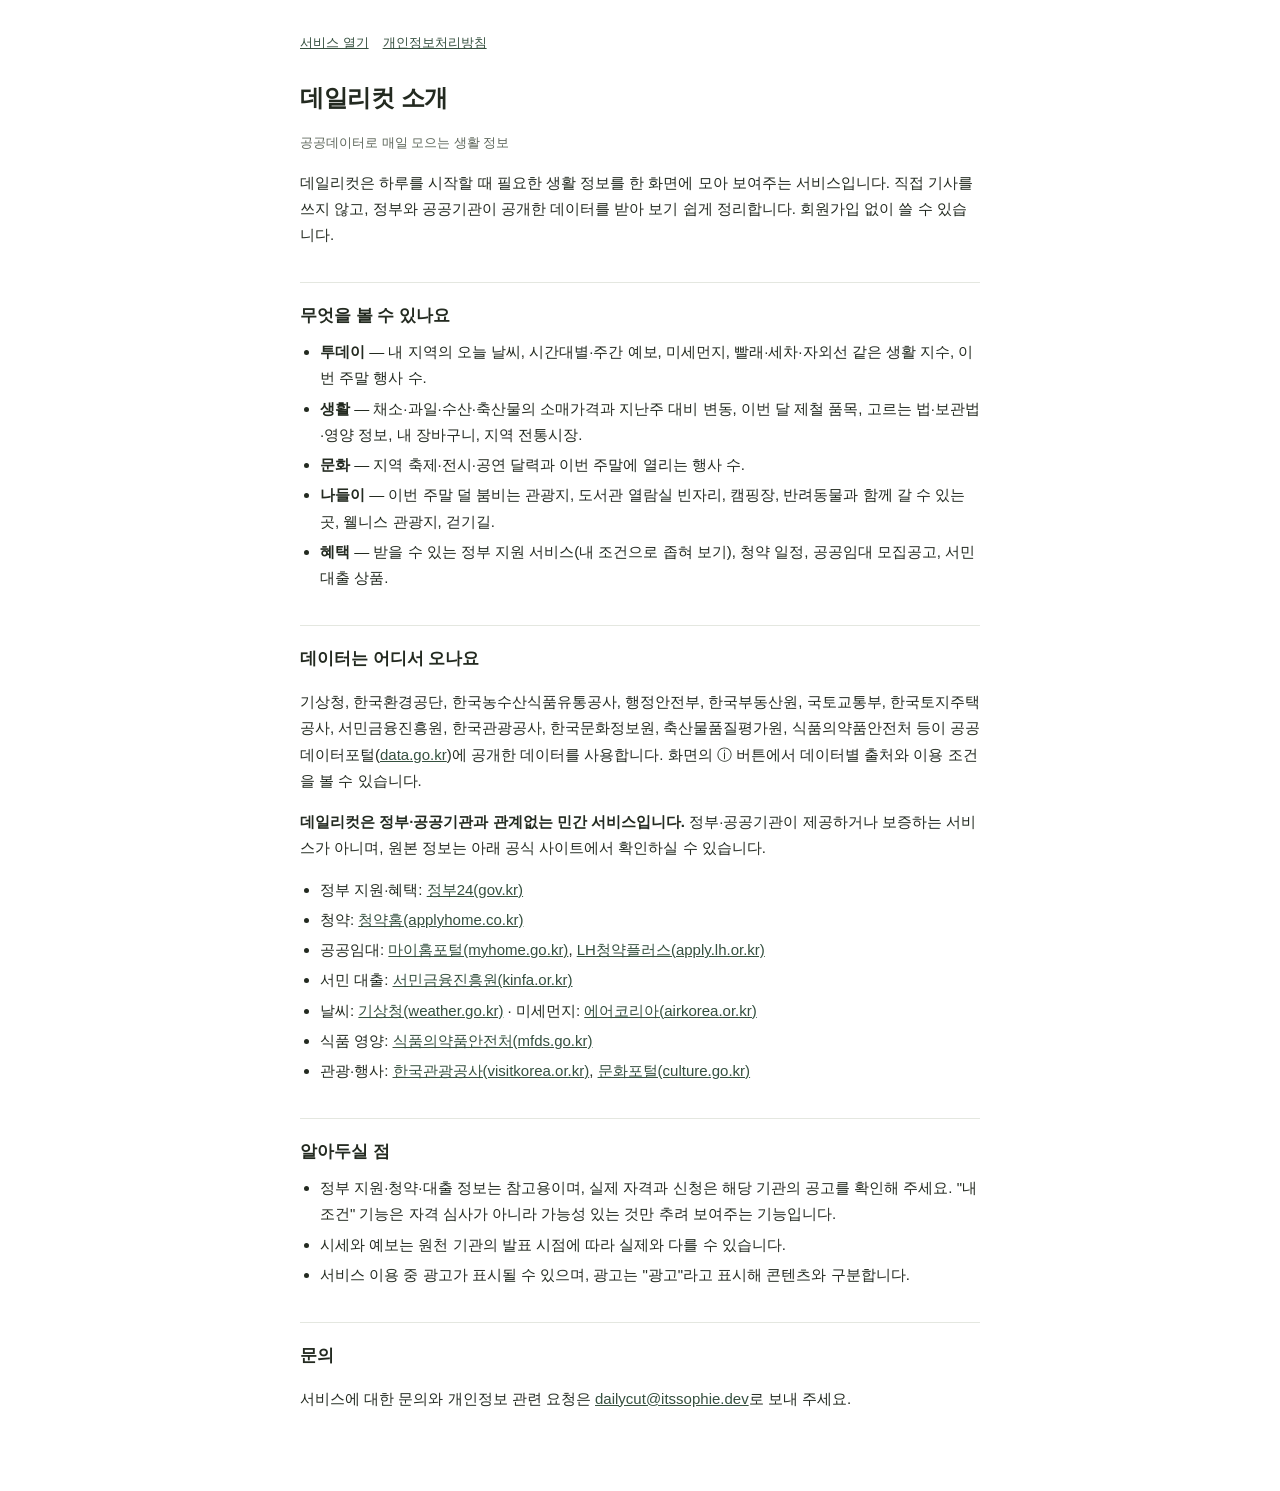
==== app/web/about.html @ d2e2661b "플레이 정책 대응: 정부 정보 원본 출처 링크(앱 출처 시트·혜택 탭·소개 페이지·스토어 설명), 1.3.5+13 Co-Authored-By: Claude Sonnet 5.5 <n" ====
<!doctype html>
<html lang="ko">
<head>
<meta charset="utf-8">
<meta name="viewport" content="width=device-width,initial-scale=1">
<title>데일리컷 소개</title>
<meta name="description" content="데일리컷은 날씨·장보기 시세·지역 행사·정부 혜택을 공공데이터로 매일 모아 보여주는 생활 정보 서비스입니다.">
<link rel="stylesheet" href="legal.css">
</head>
<body>
<main>
<nav><a href="./">서비스 열기</a><a href="privacy.html">개인정보처리방침</a></nav>
<h1>데일리컷 소개</h1>
<p class="meta">공공데이터로 매일 모으는 생활 정보</p>

<p>데일리컷은 하루를 시작할 때 필요한 생활 정보를 한 화면에 모아 보여주는 서비스입니다. 직접 기사를 쓰지 않고, 정부와 공공기관이 공개한 데이터를 받아 보기 쉽게 정리합니다. 회원가입 없이 쓸 수 있습니다.</p>

<h2>무엇을 볼 수 있나요</h2>
<ul>
<li><b>투데이</b> — 내 지역의 오늘 날씨, 시간대별·주간 예보, 미세먼지, 빨래·세차·자외선 같은 생활 지수, 이번 주말 행사 수.</li>
<li><b>생활</b> — 채소·과일·수산·축산물의 소매가격과 지난주 대비 변동, 이번 달 제철 품목, 고르는 법·보관법·영양 정보, 내 장바구니, 지역 전통시장.</li>
<li><b>문화</b> — 지역 축제·전시·공연 달력과 이번 주말에 열리는 행사 수.</li>
<li><b>나들이</b> — 이번 주말 덜 붐비는 관광지, 도서관 열람실 빈자리, 캠핑장, 반려동물과 함께 갈 수 있는 곳, 웰니스 관광지, 걷기길.</li>
<li><b>혜택</b> — 받을 수 있는 정부 지원 서비스(내 조건으로 좁혀 보기), 청약 일정, 공공임대 모집공고, 서민 대출 상품.</li>
</ul>

<h2>데이터는 어디서 오나요</h2>
<p>기상청, 한국환경공단, 한국농수산식품유통공사, 행정안전부, 한국부동산원, 국토교통부, 한국토지주택공사, 서민금융진흥원, 한국관광공사, 한국문화정보원, 축산물품질평가원, 식품의약품안전처 등이 공공데이터포털(<a href="https://www.data.go.kr" rel="noopener">data.go.kr</a>)에 공개한 데이터를 사용합니다. 화면의 ⓘ 버튼에서 데이터별 출처와 이용 조건을 볼 수 있습니다.</p>
<p><b>데일리컷은 정부·공공기관과 관계없는 민간 서비스입니다.</b> 정부·공공기관이 제공하거나 보증하는 서비스가 아니며, 원본 정보는 아래 공식 사이트에서 확인하실 수 있습니다.</p>
<ul>
<li>정부 지원·혜택: <a href="https://www.gov.kr" rel="noopener">정부24(gov.kr)</a></li>
<li>청약: <a href="https://www.applyhome.co.kr" rel="noopener">청약홈(applyhome.co.kr)</a></li>
<li>공공임대: <a href="https://www.myhome.go.kr" rel="noopener">마이홈포털(myhome.go.kr)</a>, <a href="https://apply.lh.or.kr" rel="noopener">LH청약플러스(apply.lh.or.kr)</a></li>
<li>서민 대출: <a href="https://www.kinfa.or.kr" rel="noopener">서민금융진흥원(kinfa.or.kr)</a></li>
<li>날씨: <a href="https://www.weather.go.kr" rel="noopener">기상청(weather.go.kr)</a> · 미세먼지: <a href="https://www.airkorea.or.kr" rel="noopener">에어코리아(airkorea.or.kr)</a></li>
<li>식품 영양: <a href="https://www.mfds.go.kr" rel="noopener">식품의약품안전처(mfds.go.kr)</a></li>
<li>관광·행사: <a href="https://korean.visitkorea.or.kr" rel="noopener">한국관광공사(visitkorea.or.kr)</a>, <a href="https://www.culture.go.kr" rel="noopener">문화포털(culture.go.kr)</a></li>
</ul>

<h2>알아두실 점</h2>
<ul>
<li>정부 지원·청약·대출 정보는 참고용이며, 실제 자격과 신청은 해당 기관의 공고를 확인해 주세요. "내 조건" 기능은 자격 심사가 아니라 가능성 있는 것만 추려 보여주는 기능입니다.</li>
<li>시세와 예보는 원천 기관의 발표 시점에 따라 실제와 다를 수 있습니다.</li>
<li>서비스 이용 중 광고가 표시될 수 있으며, 광고는 "광고"라고 표시해 콘텐츠와 구분합니다.</li>
</ul>

<h2>문의</h2>
<p>서비스에 대한 문의와 개인정보 관련 요청은 <a href="mailto:dailycut@itssophie.dev">dailycut@itssophie.dev</a>로 보내 주세요.</p>
</main>
</body>
</html>
---- app/web/legal.css ----
:root{--ink:#232a20;--soft:#5d665a;--bg:#fff;--hair:#e4e7e0;--accent:#35503f}
@media (prefers-color-scheme:dark){:root{--ink:#e9ece6;--soft:#a3ab9f;--bg:#161a15;--hair:#2d332b;--accent:#9cc3a8}}
html,body{margin:0;background:var(--bg);color:var(--ink)}
body{font-family:"Apple SD Gothic Neo","Malgun Gothic","Noto Sans KR",sans-serif;line-height:1.75;font-size:15px}
main{max-width:680px;margin:0 auto;padding:32px 20px 64px}
h1{font-size:24px;margin:0 0 6px;letter-spacing:-.4px}
h2{font-size:17px;margin:34px 0 8px;padding-top:18px;border-top:1px solid var(--hair)}
p,li{color:var(--ink)}
.meta,.note{color:var(--soft);font-size:13px}
ul{padding-left:20px;margin:6px 0}
li{margin:4px 0}
a{color:var(--accent)}
nav{margin-bottom:22px;font-size:13px}
nav a{margin-right:14px}
table{border-collapse:collapse;width:100%;font-size:14px;margin:8px 0}
th,td{border-bottom:1px solid var(--hair);padding:8px 6px;text-align:left;vertical-align:top}
th{color:var(--soft);font-weight:600;width:26%}
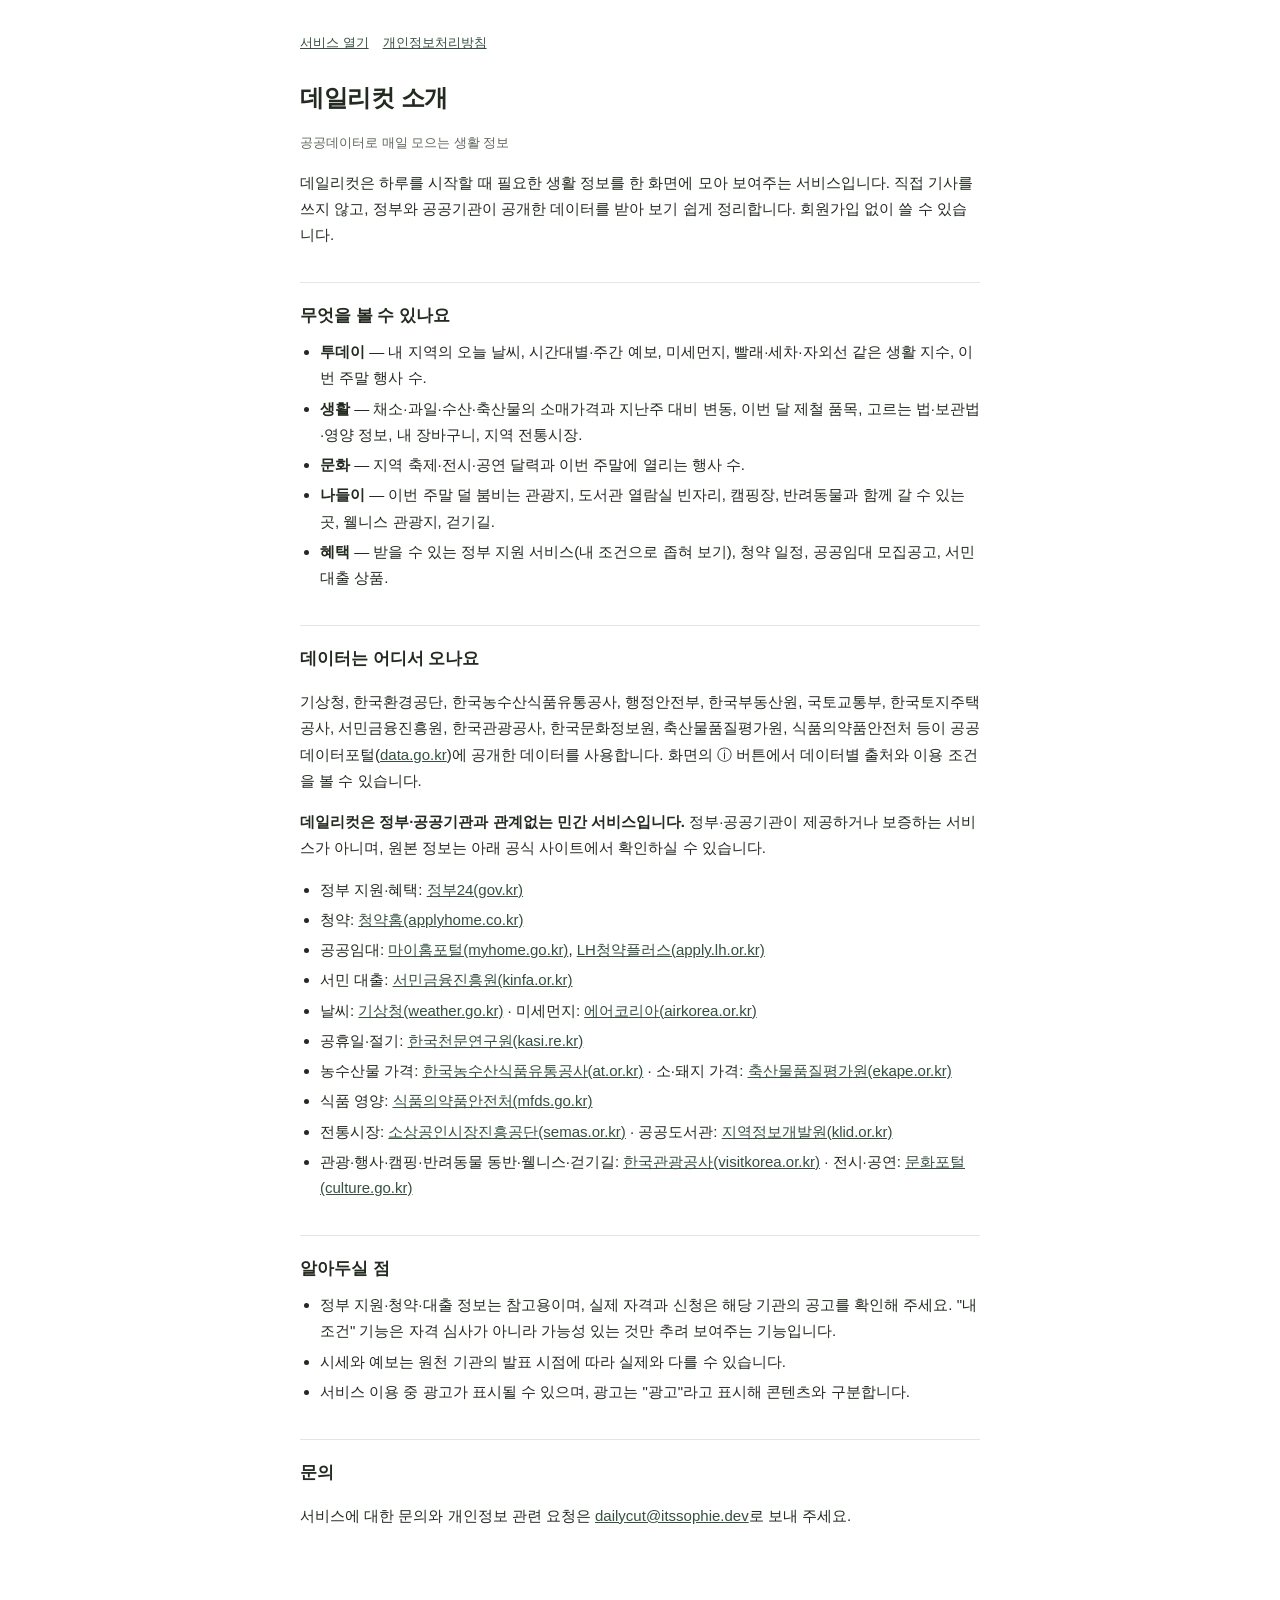
==== commit 0dd82ce8: "스토어 설명에 모든 데이터 출처 나열, 앱 출처 시트·소개 페이지 보강(지역정보개발원·LH 등) Co-Authored-By: Claude Sonnet 5.5 <noreply@ant" ====
--- a/app/web/about.html
+++ b/app/web/about.html
@@ -33,8 +33,11 @@
 <li>공공임대: <a href="https://www.myhome.go.kr" rel="noopener">마이홈포털(myhome.go.kr)</a>, <a href="https://apply.lh.or.kr" rel="noopener">LH청약플러스(apply.lh.or.kr)</a></li>
 <li>서민 대출: <a href="https://www.kinfa.or.kr" rel="noopener">서민금융진흥원(kinfa.or.kr)</a></li>
 <li>날씨: <a href="https://www.weather.go.kr" rel="noopener">기상청(weather.go.kr)</a> · 미세먼지: <a href="https://www.airkorea.or.kr" rel="noopener">에어코리아(airkorea.or.kr)</a></li>
+<li>공휴일·절기: <a href="https://www.kasi.re.kr" rel="noopener">한국천문연구원(kasi.re.kr)</a></li>
+<li>농수산물 가격: <a href="https://www.at.or.kr" rel="noopener">한국농수산식품유통공사(at.or.kr)</a> · 소·돼지 가격: <a href="https://www.ekape.or.kr" rel="noopener">축산물품질평가원(ekape.or.kr)</a></li>
 <li>식품 영양: <a href="https://www.mfds.go.kr" rel="noopener">식품의약품안전처(mfds.go.kr)</a></li>
-<li>관광·행사: <a href="https://korean.visitkorea.or.kr" rel="noopener">한국관광공사(visitkorea.or.kr)</a>, <a href="https://www.culture.go.kr" rel="noopener">문화포털(culture.go.kr)</a></li>
+<li>전통시장: <a href="https://www.semas.or.kr" rel="noopener">소상공인시장진흥공단(semas.or.kr)</a> · 공공도서관: <a href="https://www.klid.or.kr" rel="noopener">지역정보개발원(klid.or.kr)</a></li>
+<li>관광·행사·캠핑·반려동물 동반·웰니스·걷기길: <a href="https://korean.visitkorea.or.kr" rel="noopener">한국관광공사(visitkorea.or.kr)</a> · 전시·공연: <a href="https://www.culture.go.kr" rel="noopener">문화포털(culture.go.kr)</a></li>
 </ul>
 
 <h2>알아두실 점</h2>
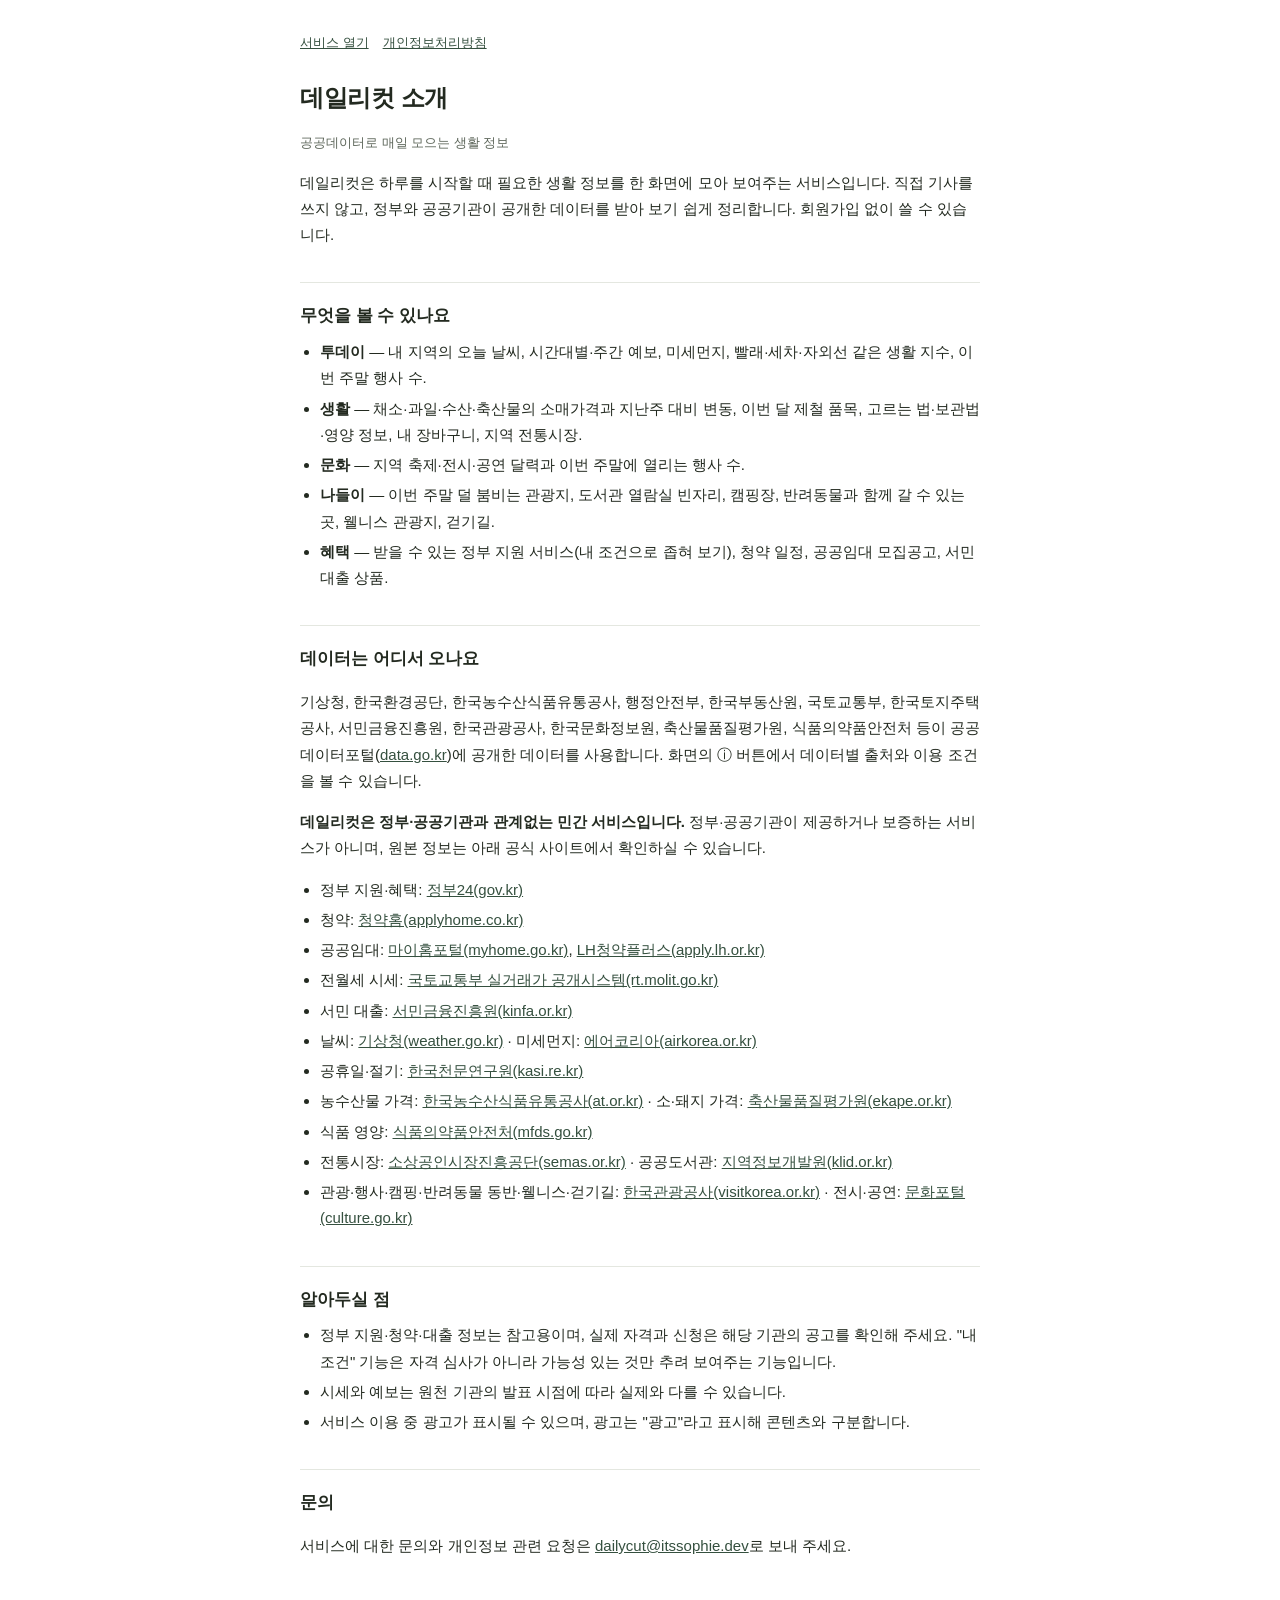
==== commit 8c78e1d2: "혜택 탭에 전월세 시세 구역 추가 — 국토부 아파트·오피스텔 전월세 실거래가 시군구를 고르면 아파트 전세·아파트 월세·오피스텔 월세 중위값과 지난 달 대비, 최근 계약 10건. 출" ====
--- a/app/web/about.html
+++ b/app/web/about.html
@@ -31,6 +31,7 @@
 <li>정부 지원·혜택: <a href="https://www.gov.kr" rel="noopener">정부24(gov.kr)</a></li>
 <li>청약: <a href="https://www.applyhome.co.kr" rel="noopener">청약홈(applyhome.co.kr)</a></li>
 <li>공공임대: <a href="https://www.myhome.go.kr" rel="noopener">마이홈포털(myhome.go.kr)</a>, <a href="https://apply.lh.or.kr" rel="noopener">LH청약플러스(apply.lh.or.kr)</a></li>
+<li>전월세 시세: <a href="https://rt.molit.go.kr" rel="noopener">국토교통부 실거래가 공개시스템(rt.molit.go.kr)</a></li>
 <li>서민 대출: <a href="https://www.kinfa.or.kr" rel="noopener">서민금융진흥원(kinfa.or.kr)</a></li>
 <li>날씨: <a href="https://www.weather.go.kr" rel="noopener">기상청(weather.go.kr)</a> · 미세먼지: <a href="https://www.airkorea.or.kr" rel="noopener">에어코리아(airkorea.or.kr)</a></li>
 <li>공휴일·절기: <a href="https://www.kasi.re.kr" rel="noopener">한국천문연구원(kasi.re.kr)</a></li>
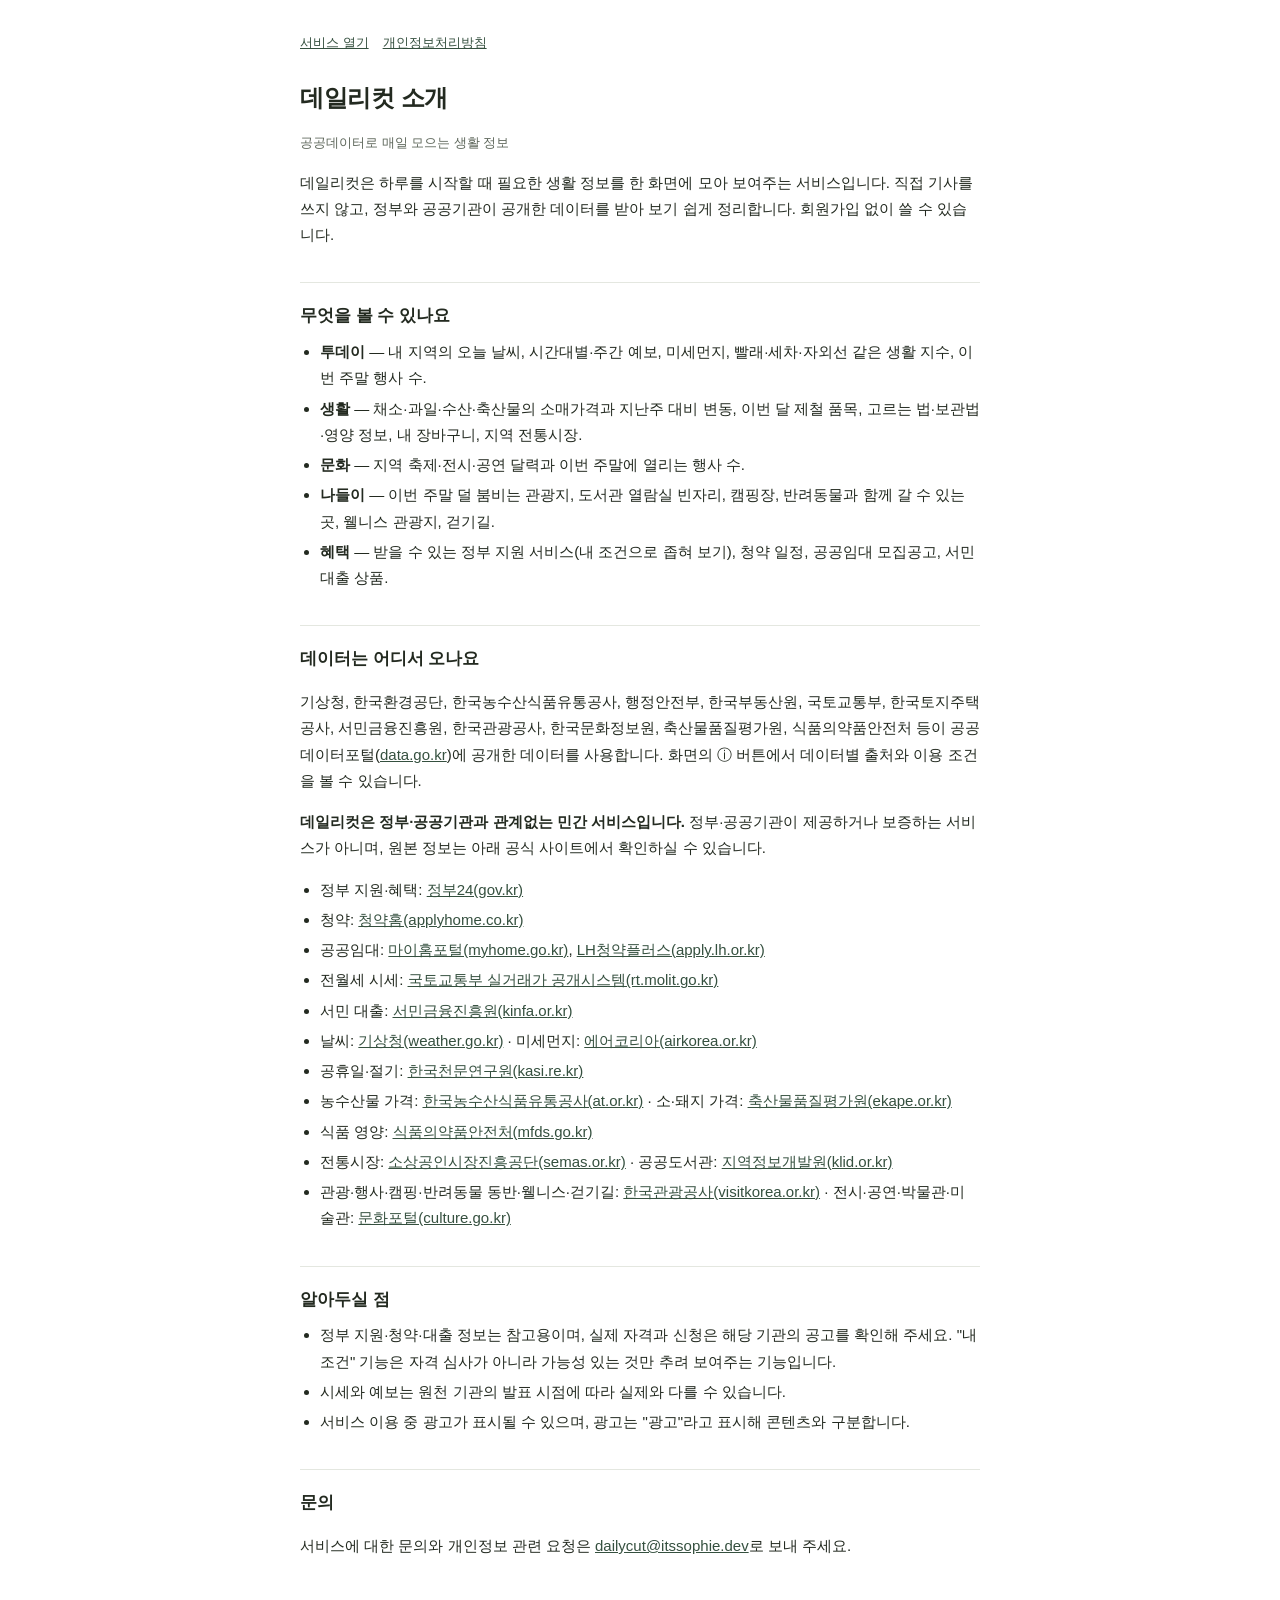
==== commit 76698153: "나들이에 박물관·미술관, 문예회관·문화센터 구분 추가 — 한국문화정보원 전국문화기반시설총람 같은 API(rgnCltrFcltExmnv1)의 박물관·미술관·문예회관·생활문화센터·문학" ====
--- a/app/web/about.html
+++ b/app/web/about.html
@@ -38,7 +38,7 @@
 <li>농수산물 가격: <a href="https://www.at.or.kr" rel="noopener">한국농수산식품유통공사(at.or.kr)</a> · 소·돼지 가격: <a href="https://www.ekape.or.kr" rel="noopener">축산물품질평가원(ekape.or.kr)</a></li>
 <li>식품 영양: <a href="https://www.mfds.go.kr" rel="noopener">식품의약품안전처(mfds.go.kr)</a></li>
 <li>전통시장: <a href="https://www.semas.or.kr" rel="noopener">소상공인시장진흥공단(semas.or.kr)</a> · 공공도서관: <a href="https://www.klid.or.kr" rel="noopener">지역정보개발원(klid.or.kr)</a></li>
-<li>관광·행사·캠핑·반려동물 동반·웰니스·걷기길: <a href="https://korean.visitkorea.or.kr" rel="noopener">한국관광공사(visitkorea.or.kr)</a> · 전시·공연: <a href="https://www.culture.go.kr" rel="noopener">문화포털(culture.go.kr)</a></li>
+<li>관광·행사·캠핑·반려동물 동반·웰니스·걷기길: <a href="https://korean.visitkorea.or.kr" rel="noopener">한국관광공사(visitkorea.or.kr)</a> · 전시·공연·박물관·미술관: <a href="https://www.culture.go.kr" rel="noopener">문화포털(culture.go.kr)</a></li>
 </ul>
 
 <h2>알아두실 점</h2>
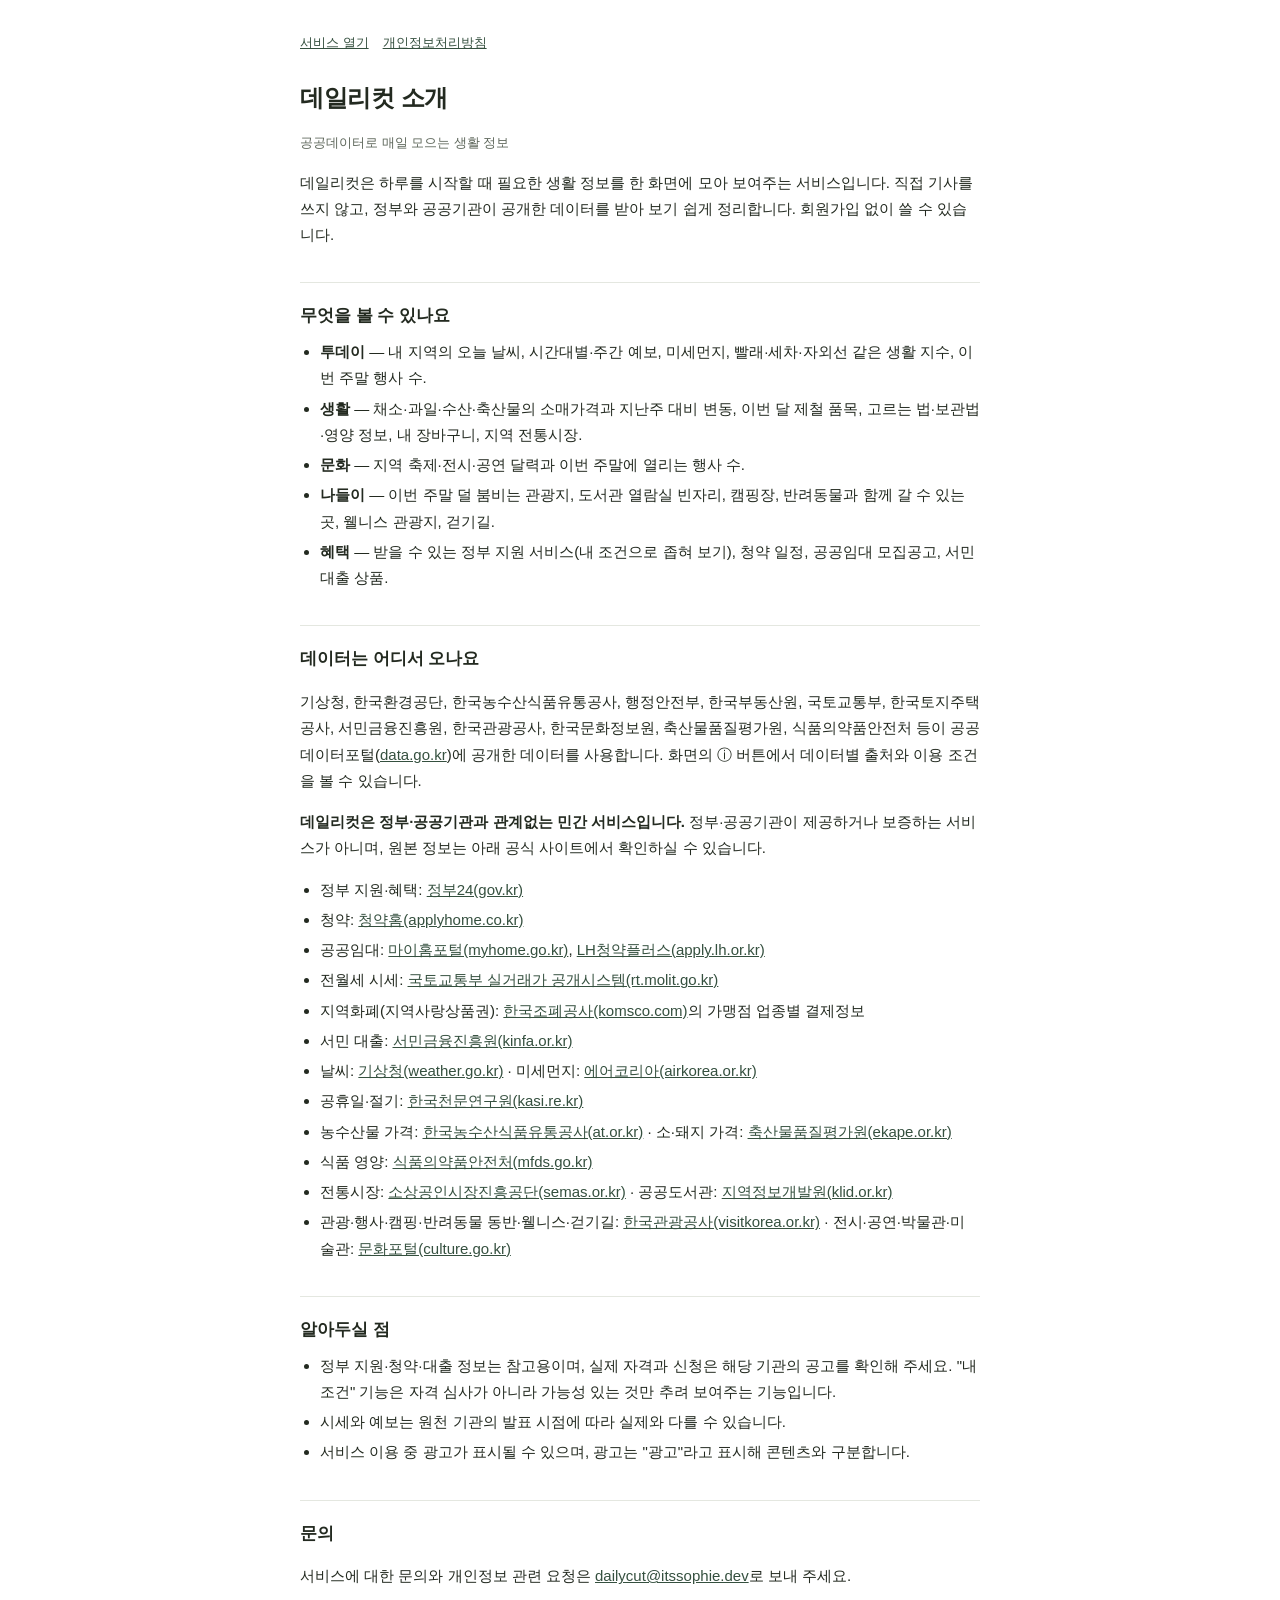
==== commit fdda7979: "혜택 탭에 지역화폐 구역 추가 — 한국조폐공사 지역사랑상품권 업종별 결제정보(활용신청 4건, 가맹점 기본정보는 낡아 안 씀) Co-Authored-By: Claude Sonnet " ====
--- a/app/web/about.html
+++ b/app/web/about.html
@@ -32,6 +32,7 @@
 <li>청약: <a href="https://www.applyhome.co.kr" rel="noopener">청약홈(applyhome.co.kr)</a></li>
 <li>공공임대: <a href="https://www.myhome.go.kr" rel="noopener">마이홈포털(myhome.go.kr)</a>, <a href="https://apply.lh.or.kr" rel="noopener">LH청약플러스(apply.lh.or.kr)</a></li>
 <li>전월세 시세: <a href="https://rt.molit.go.kr" rel="noopener">국토교통부 실거래가 공개시스템(rt.molit.go.kr)</a></li>
+<li>지역화폐(지역사랑상품권): <a href="https://www.komsco.com" rel="noopener">한국조폐공사(komsco.com)</a>의 가맹점 업종별 결제정보</li>
 <li>서민 대출: <a href="https://www.kinfa.or.kr" rel="noopener">서민금융진흥원(kinfa.or.kr)</a></li>
 <li>날씨: <a href="https://www.weather.go.kr" rel="noopener">기상청(weather.go.kr)</a> · 미세먼지: <a href="https://www.airkorea.or.kr" rel="noopener">에어코리아(airkorea.or.kr)</a></li>
 <li>공휴일·절기: <a href="https://www.kasi.re.kr" rel="noopener">한국천문연구원(kasi.re.kr)</a></li>
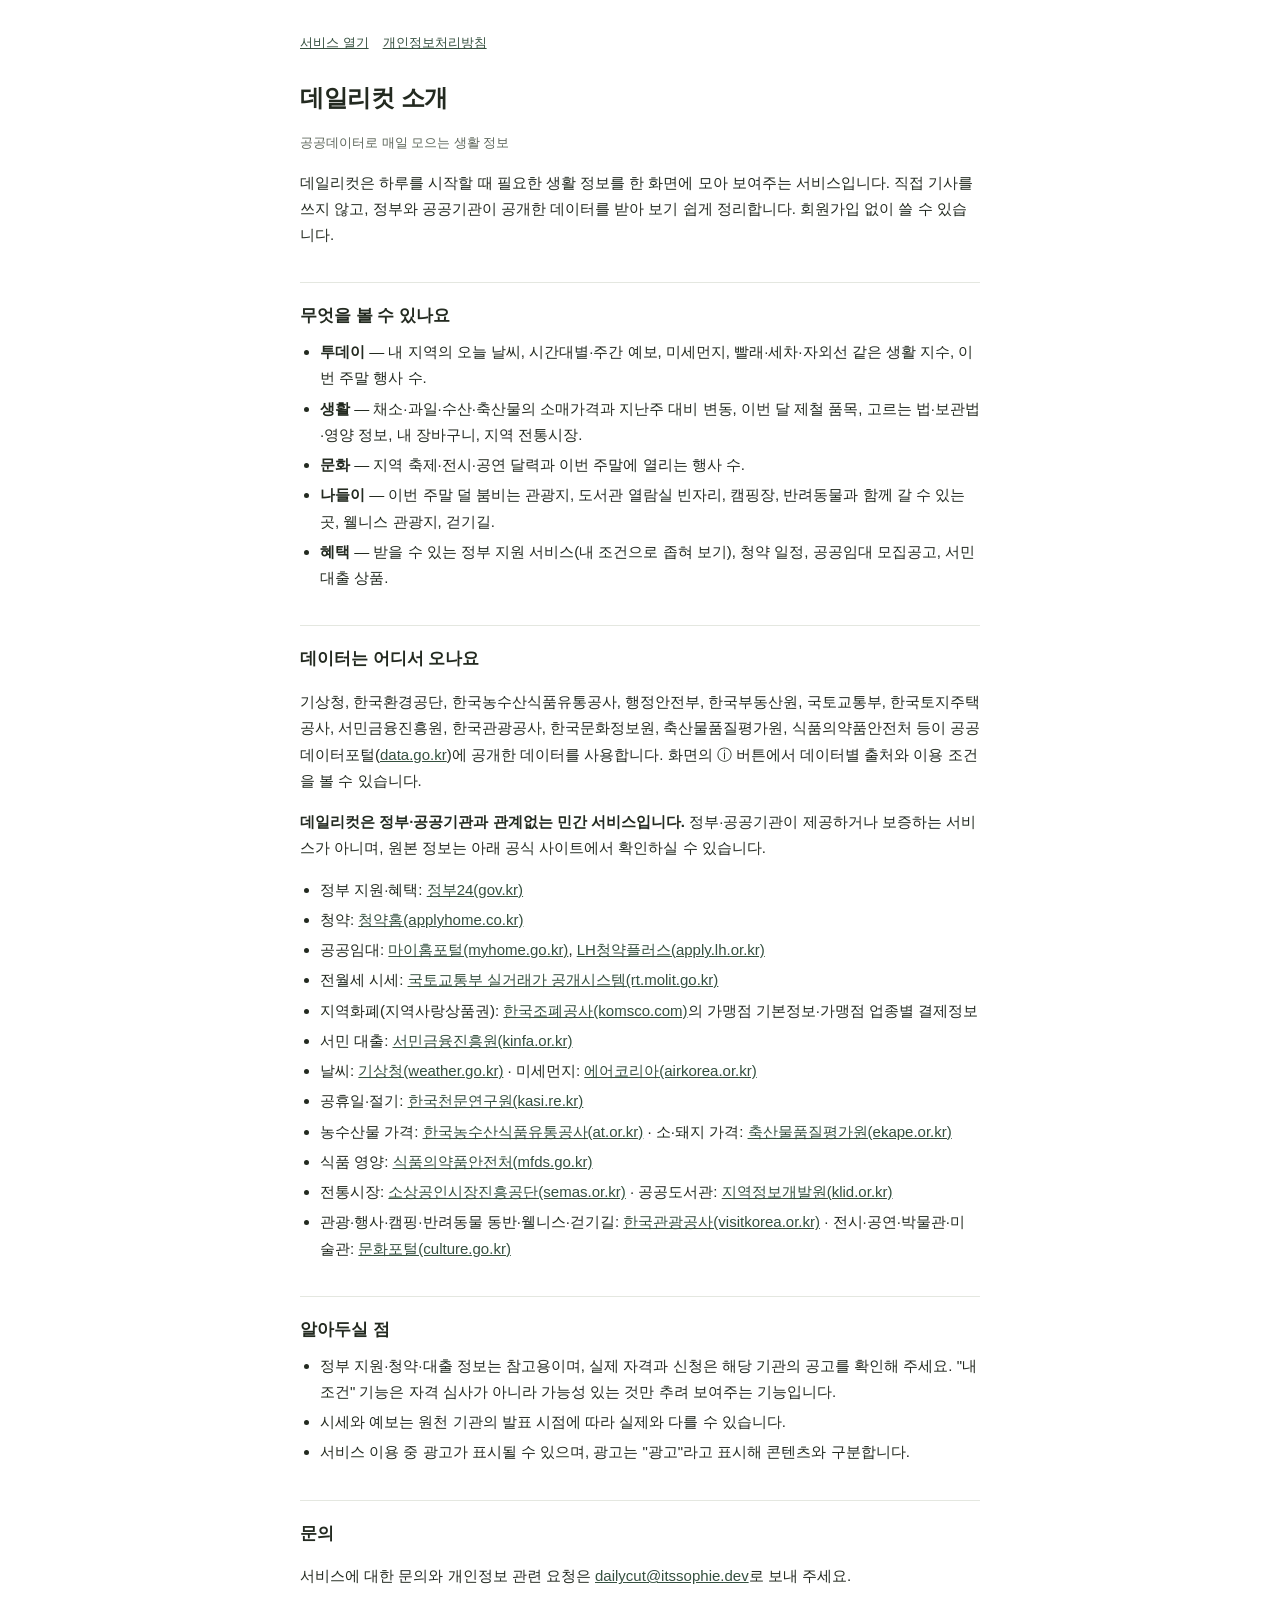
==== commit 9d2ca3f0: "지역화폐: 상품권 쓸 수 있는 가게 찾기(가맹점 기본정보) 추가, 내 또래를 동네×업종 순위로 바꿔 누르면 가게 목록으로 연결 Co-Authored-By: Claude Sonnet" ====
--- a/app/web/about.html
+++ b/app/web/about.html
@@ -32,7 +32,7 @@
 <li>청약: <a href="https://www.applyhome.co.kr" rel="noopener">청약홈(applyhome.co.kr)</a></li>
 <li>공공임대: <a href="https://www.myhome.go.kr" rel="noopener">마이홈포털(myhome.go.kr)</a>, <a href="https://apply.lh.or.kr" rel="noopener">LH청약플러스(apply.lh.or.kr)</a></li>
 <li>전월세 시세: <a href="https://rt.molit.go.kr" rel="noopener">국토교통부 실거래가 공개시스템(rt.molit.go.kr)</a></li>
-<li>지역화폐(지역사랑상품권): <a href="https://www.komsco.com" rel="noopener">한국조폐공사(komsco.com)</a>의 가맹점 업종별 결제정보</li>
+<li>지역화폐(지역사랑상품권): <a href="https://www.komsco.com" rel="noopener">한국조폐공사(komsco.com)</a>의 가맹점 기본정보·가맹점 업종별 결제정보</li>
 <li>서민 대출: <a href="https://www.kinfa.or.kr" rel="noopener">서민금융진흥원(kinfa.or.kr)</a></li>
 <li>날씨: <a href="https://www.weather.go.kr" rel="noopener">기상청(weather.go.kr)</a> · 미세먼지: <a href="https://www.airkorea.or.kr" rel="noopener">에어코리아(airkorea.or.kr)</a></li>
 <li>공휴일·절기: <a href="https://www.kasi.re.kr" rel="noopener">한국천문연구원(kasi.re.kr)</a></li>
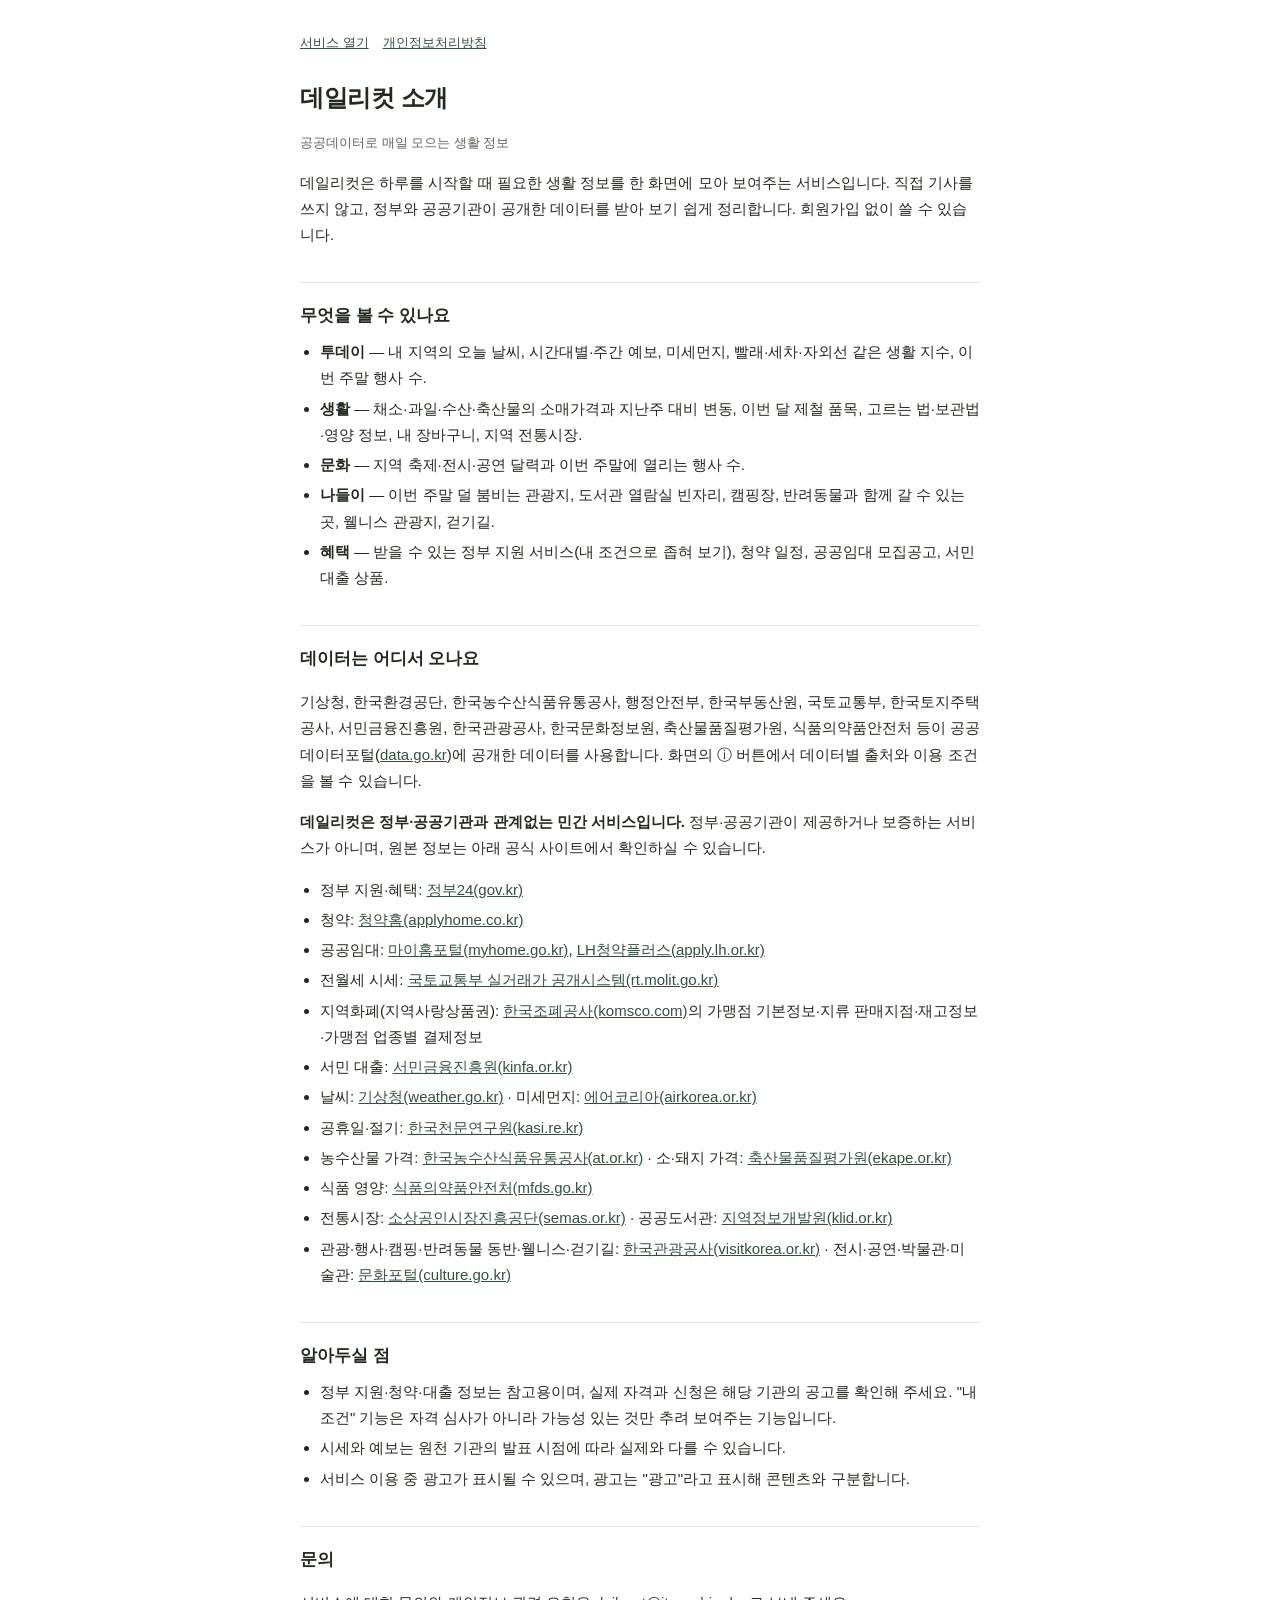
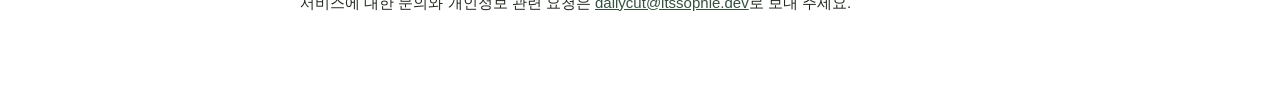
==== commit c488a029: "지역화폐: 종이 상품권 판매처·권종별 재고(조폐공사 지류 판매지점·재고정보, 활용신청 2건) 추가, 자료 있는 지역에서만 노출 Co-Authored-By: Claude Sonnet" ====
--- a/app/web/about.html
+++ b/app/web/about.html
@@ -32,7 +32,7 @@
 <li>청약: <a href="https://www.applyhome.co.kr" rel="noopener">청약홈(applyhome.co.kr)</a></li>
 <li>공공임대: <a href="https://www.myhome.go.kr" rel="noopener">마이홈포털(myhome.go.kr)</a>, <a href="https://apply.lh.or.kr" rel="noopener">LH청약플러스(apply.lh.or.kr)</a></li>
 <li>전월세 시세: <a href="https://rt.molit.go.kr" rel="noopener">국토교통부 실거래가 공개시스템(rt.molit.go.kr)</a></li>
-<li>지역화폐(지역사랑상품권): <a href="https://www.komsco.com" rel="noopener">한국조폐공사(komsco.com)</a>의 가맹점 기본정보·가맹점 업종별 결제정보</li>
+<li>지역화폐(지역사랑상품권): <a href="https://www.komsco.com" rel="noopener">한국조폐공사(komsco.com)</a>의 가맹점 기본정보·지류 판매지점·재고정보·가맹점 업종별 결제정보</li>
 <li>서민 대출: <a href="https://www.kinfa.or.kr" rel="noopener">서민금융진흥원(kinfa.or.kr)</a></li>
 <li>날씨: <a href="https://www.weather.go.kr" rel="noopener">기상청(weather.go.kr)</a> · 미세먼지: <a href="https://www.airkorea.or.kr" rel="noopener">에어코리아(airkorea.or.kr)</a></li>
 <li>공휴일·절기: <a href="https://www.kasi.re.kr" rel="noopener">한국천문연구원(kasi.re.kr)</a></li>
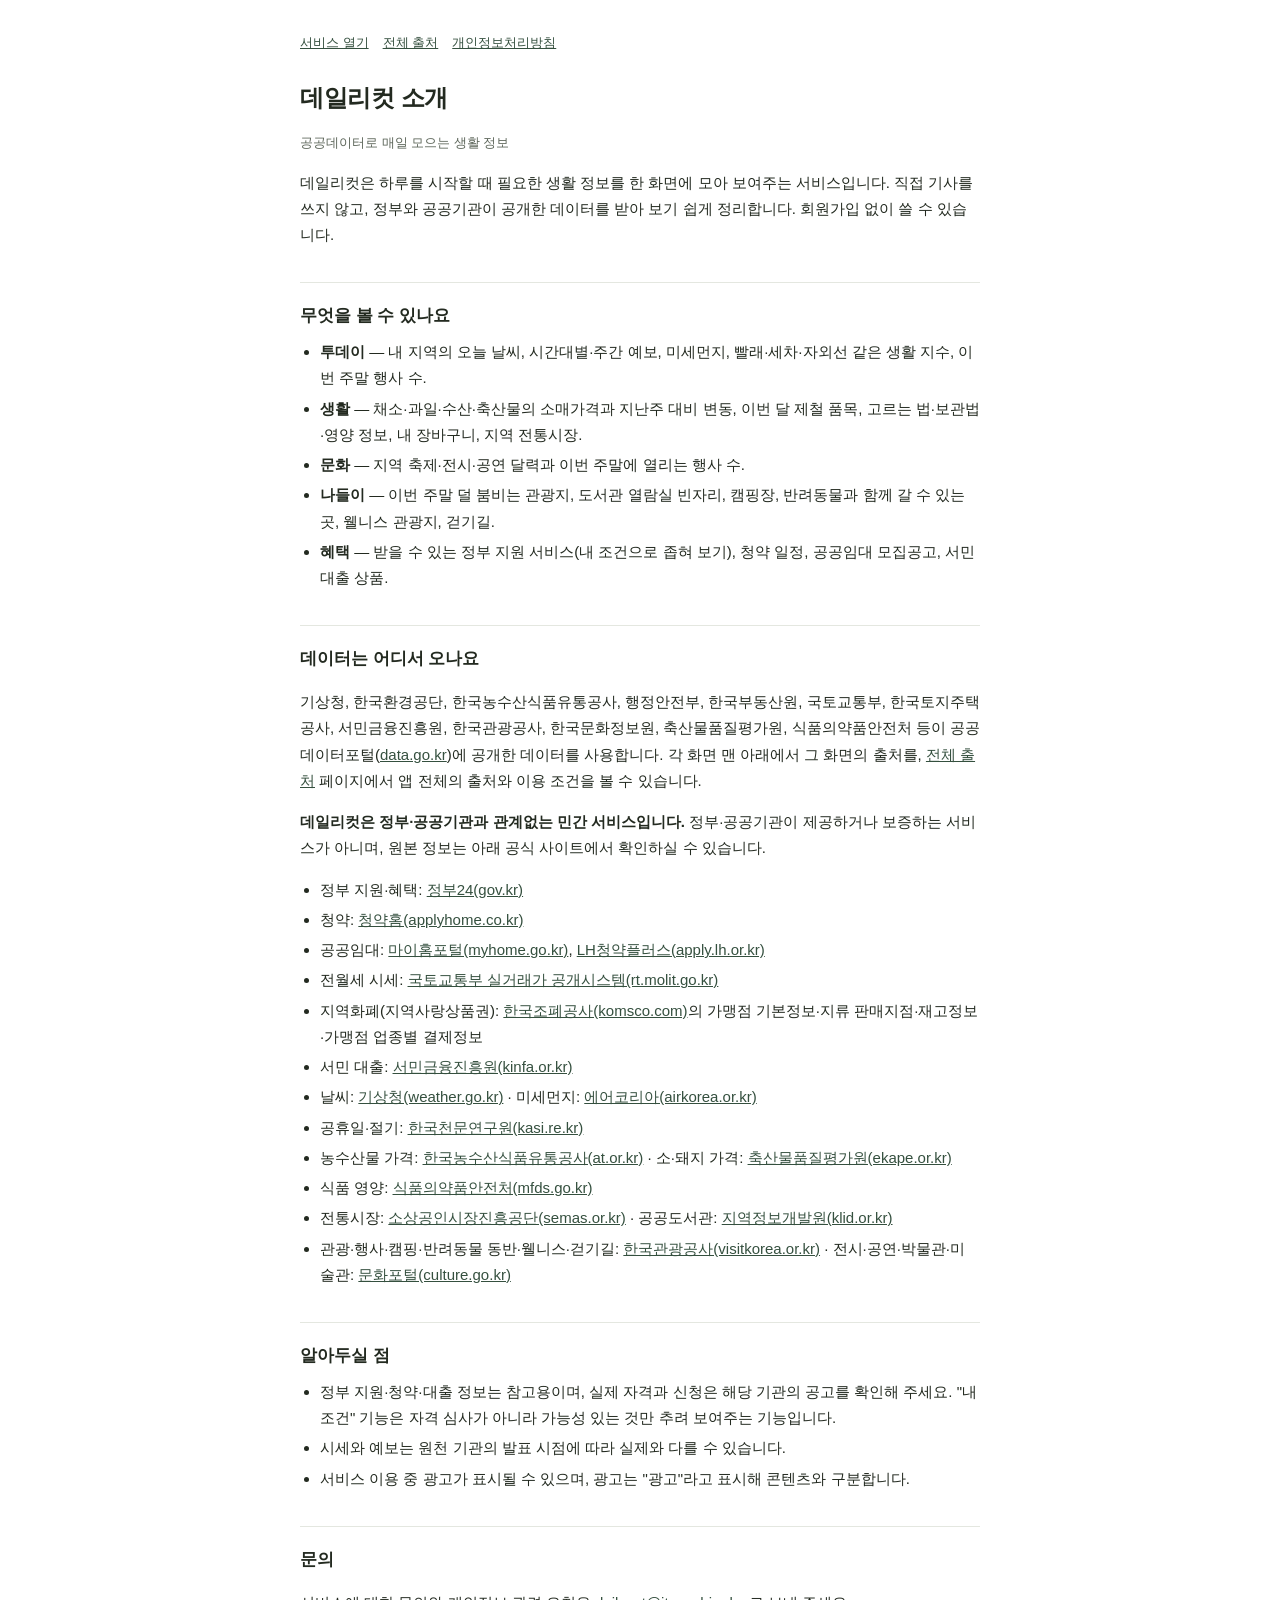
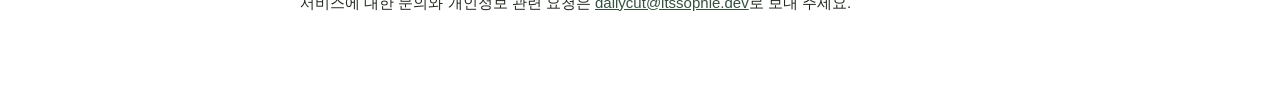
==== commit 250eeada: "출처 표시 2차: ⓘ 시트는 화면별 출처 목록 제거, 탭 맨 아래 링크는 그 화면 출처 전부, 전체 출처 페이지(sources.html) 추가, 온도 °C 취소(°로 복귀) Co-" ====
--- a/app/web/about.html
+++ b/app/web/about.html
@@ -9,7 +9,7 @@
 </head>
 <body>
 <main>
-<nav><a href="./">서비스 열기</a><a href="privacy.html">개인정보처리방침</a></nav>
+<nav><a href="./">서비스 열기</a><a href="sources.html">전체 출처</a><a href="privacy.html">개인정보처리방침</a></nav>
 <h1>데일리컷 소개</h1>
 <p class="meta">공공데이터로 매일 모으는 생활 정보</p>
 
@@ -25,7 +25,7 @@
 </ul>
 
 <h2>데이터는 어디서 오나요</h2>
-<p>기상청, 한국환경공단, 한국농수산식품유통공사, 행정안전부, 한국부동산원, 국토교통부, 한국토지주택공사, 서민금융진흥원, 한국관광공사, 한국문화정보원, 축산물품질평가원, 식품의약품안전처 등이 공공데이터포털(<a href="https://www.data.go.kr" rel="noopener">data.go.kr</a>)에 공개한 데이터를 사용합니다. 화면의 ⓘ 버튼에서 데이터별 출처와 이용 조건을 볼 수 있습니다.</p>
+<p>기상청, 한국환경공단, 한국농수산식품유통공사, 행정안전부, 한국부동산원, 국토교통부, 한국토지주택공사, 서민금융진흥원, 한국관광공사, 한국문화정보원, 축산물품질평가원, 식품의약품안전처 등이 공공데이터포털(<a href="https://www.data.go.kr" rel="noopener">data.go.kr</a>)에 공개한 데이터를 사용합니다. 각 화면 맨 아래에서 그 화면의 출처를, <a href="sources.html">전체 출처</a> 페이지에서 앱 전체의 출처와 이용 조건을 볼 수 있습니다.</p>
 <p><b>데일리컷은 정부·공공기관과 관계없는 민간 서비스입니다.</b> 정부·공공기관이 제공하거나 보증하는 서비스가 아니며, 원본 정보는 아래 공식 사이트에서 확인하실 수 있습니다.</p>
 <ul>
 <li>정부 지원·혜택: <a href="https://www.gov.kr" rel="noopener">정부24(gov.kr)</a></li>
